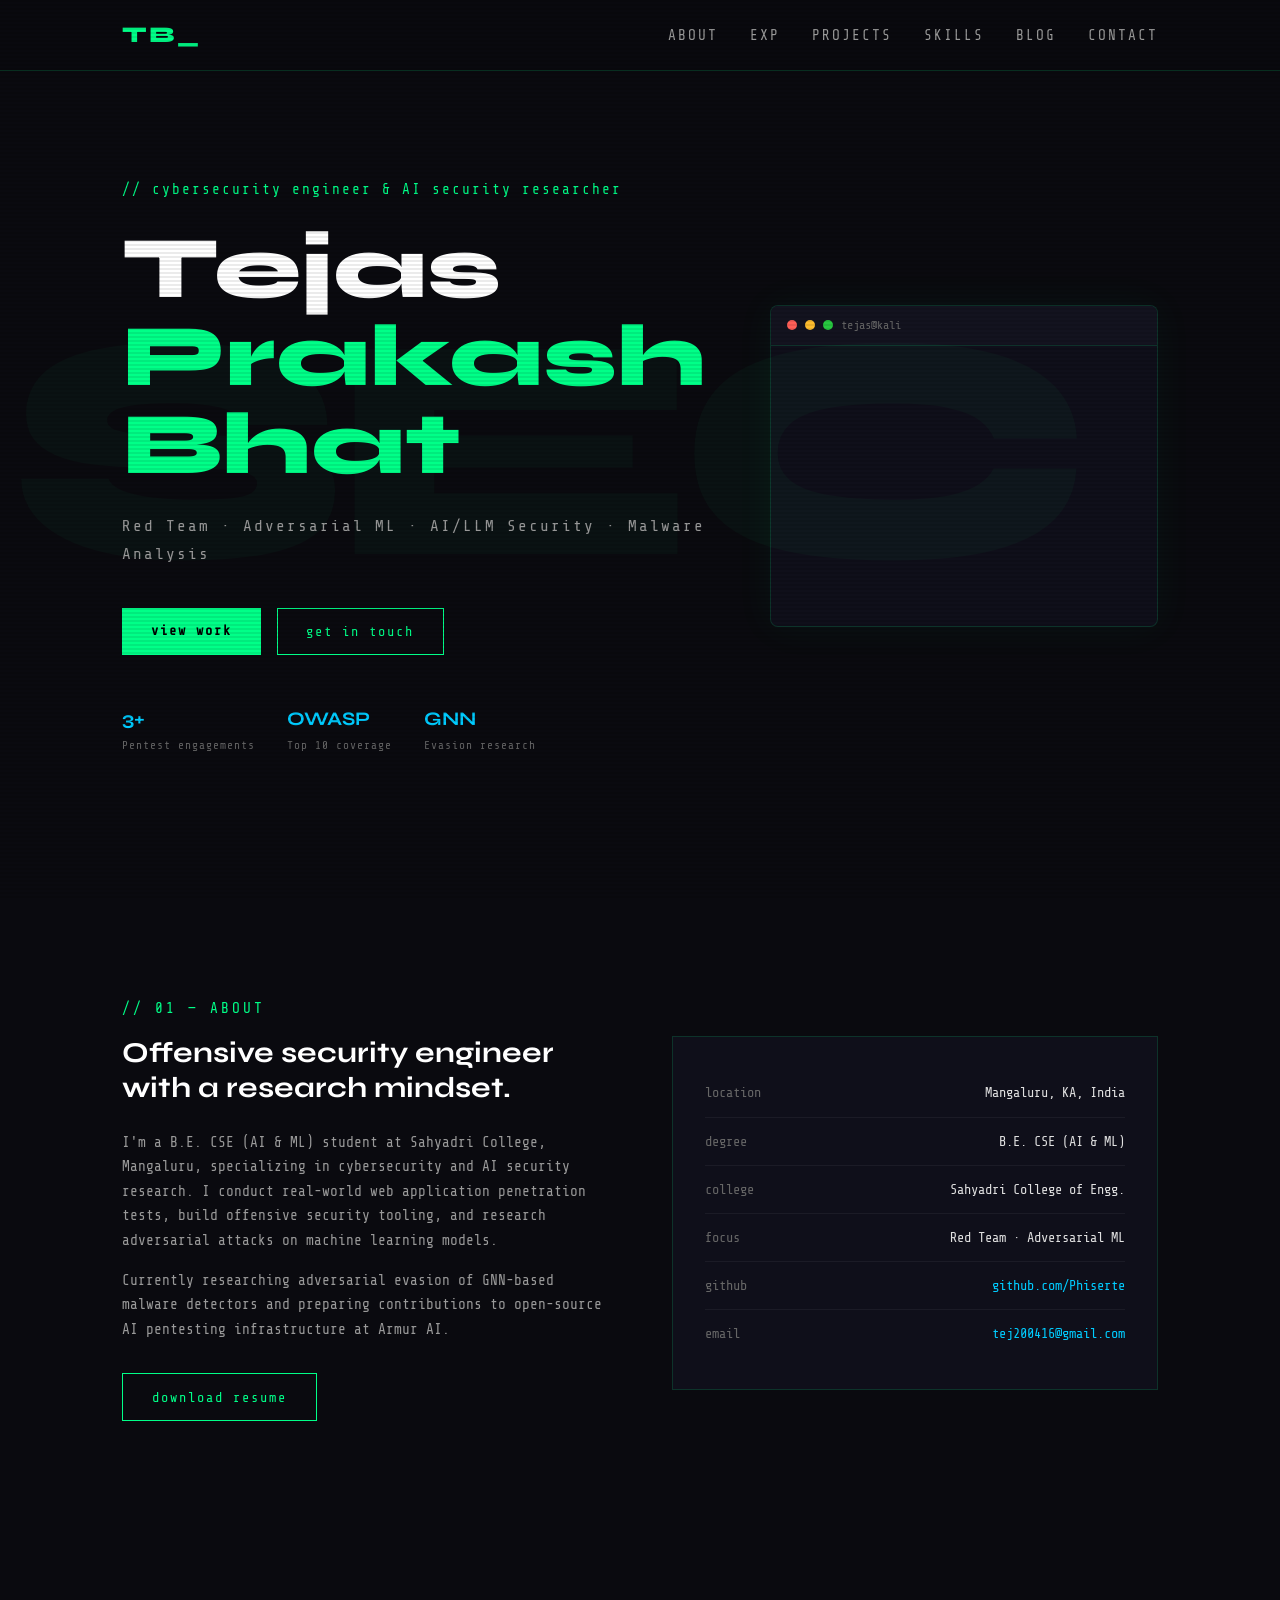
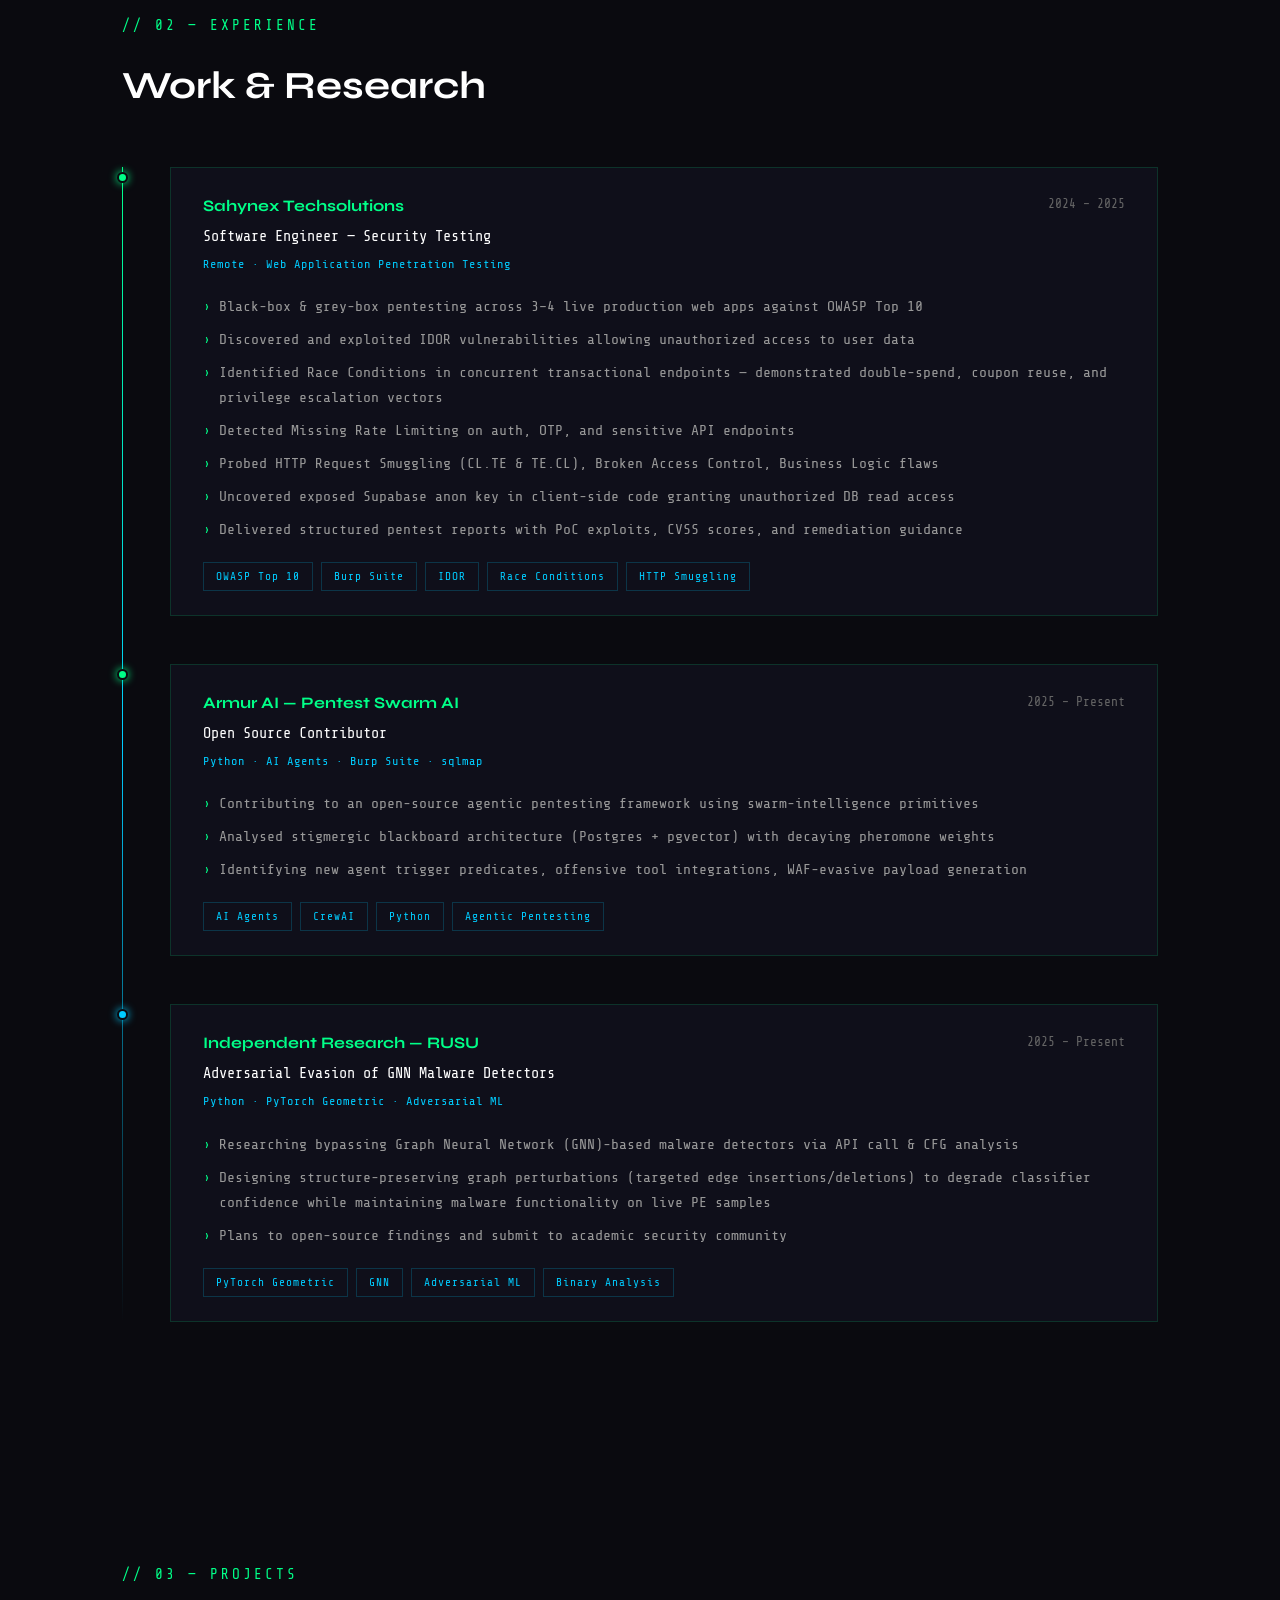
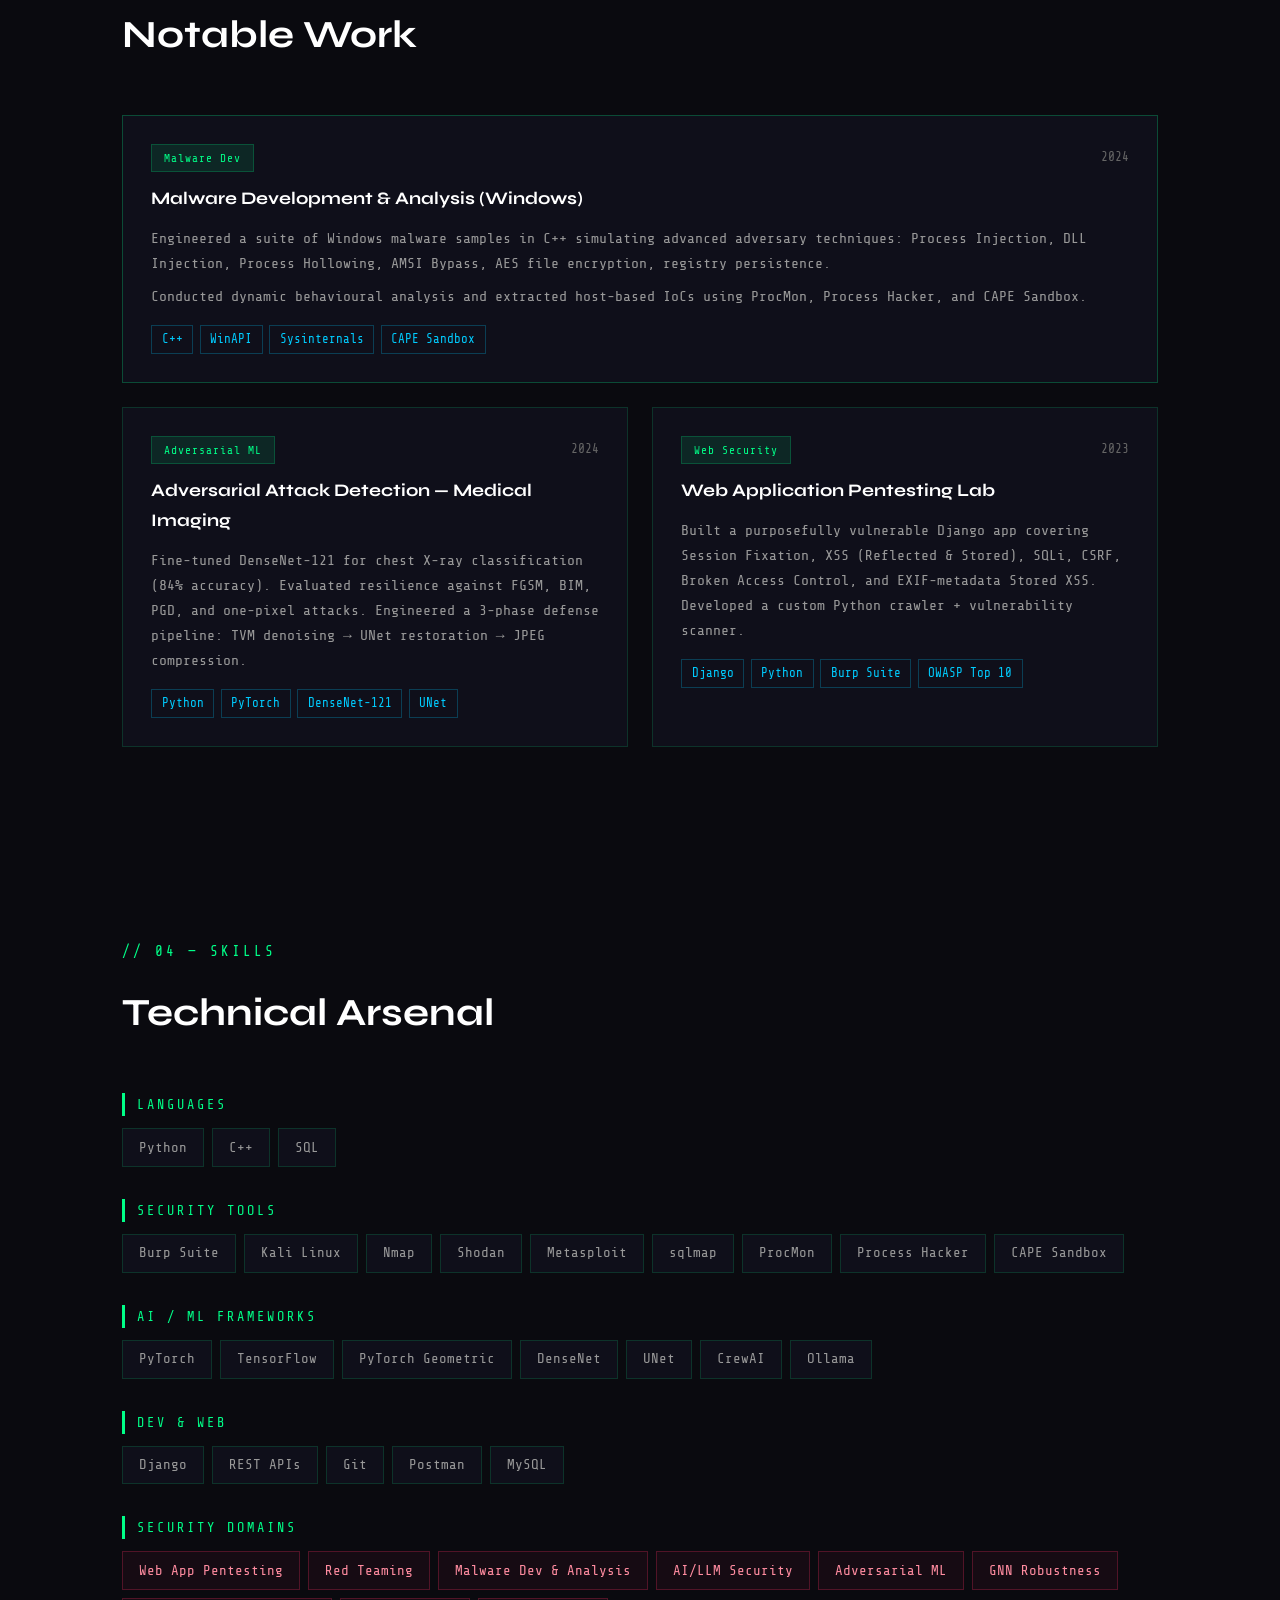
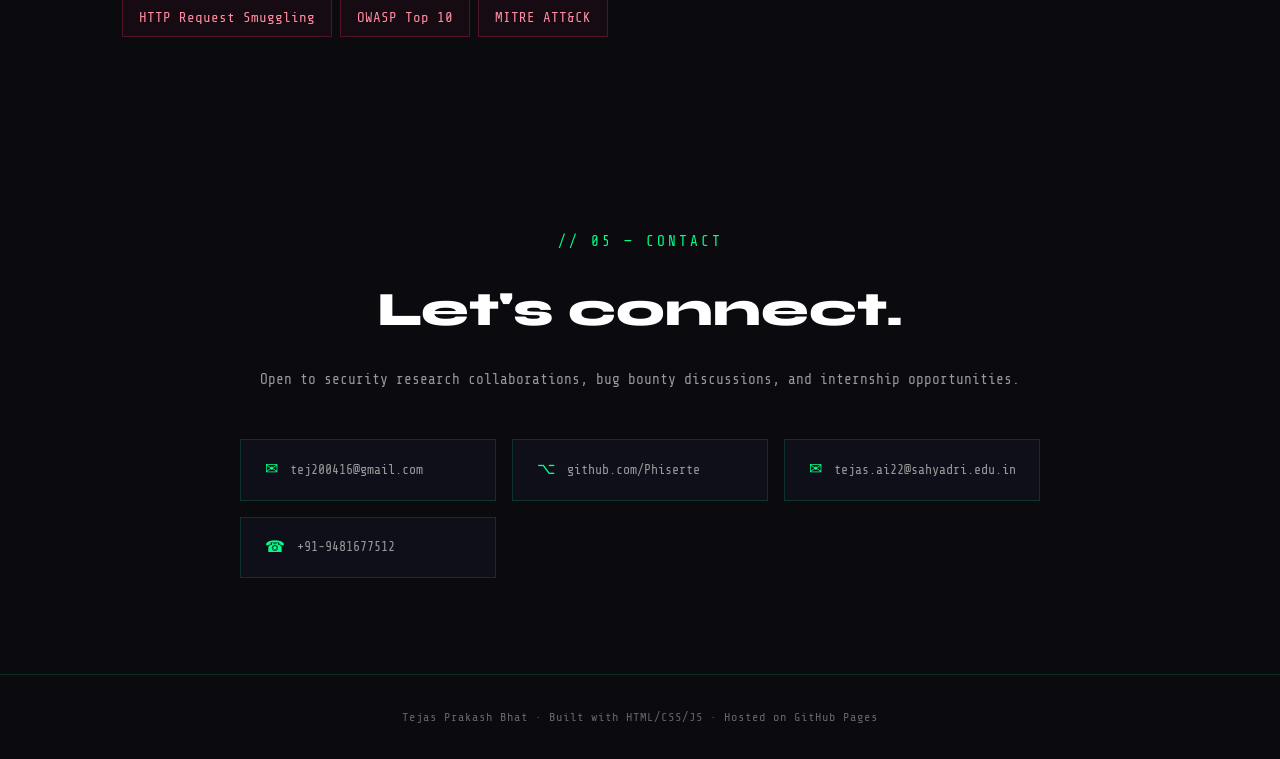
==== index.html @ 5231f0a7 "Add files via upload" ====
<!DOCTYPE html>
<html lang="en">
<head>
<meta charset="UTF-8">
<meta name="viewport" content="width=device-width, initial-scale=1.0">
<title>Tejas Prakash Bhat — Cybersecurity Engineer</title>
<link rel="preconnect" href="https://fonts.googleapis.com">
<link href="https://fonts.googleapis.com/css2?family=Share+Tech+Mono&family=Syne:wght@400;600;700;800&display=swap" rel="stylesheet">
<link rel="stylesheet" href="style.css">
</head>
<body>

<!-- Scanline overlay -->
<div class="scanlines" aria-hidden="true"></div>

<!-- Navbar -->
<nav id="navbar">
  <div class="nav-inner">
    <a href="index.html" class="nav-logo">TB<span class="blink">_</span></a>
    <div class="nav-links">
      <a href="#about">about</a>
      <a href="#experience">exp</a>
      <a href="#projects">projects</a>
      <a href="#skills">skills</a>
      <a href="blog.html">blog</a>
      <a href="#contact">contact</a>
    </div>
    <button class="menu-btn" id="menuBtn" aria-label="Toggle menu">&#9776;</button>
  </div>
  <div class="mobile-menu" id="mobileMenu">
    <a href="#about">about</a>
    <a href="#experience">experience</a>
    <a href="#projects">projects</a>
    <a href="#skills">skills</a>
    <a href="blog.html">blog</a>
    <a href="#contact">contact</a>
  </div>
</nav>

<!-- Hero -->
<section id="hero">
  <div class="hero-bg-text" aria-hidden="true">SEC</div>
  <div class="hero-content">
    <div class="hero-tag">// cybersecurity engineer & AI security researcher</div>
    <h1 class="hero-name">Tejas<br><span class="name-accent">Prakash Bhat</span></h1>
    <p class="hero-sub">Red Team · Adversarial ML · AI/LLM Security · Malware Analysis</p>
    <div class="hero-actions">
      <a href="#projects" class="btn btn-primary">view work</a>
      <a href="#contact" class="btn btn-outline">get in touch</a>
    </div>
    <div class="hero-stats">
      <div class="stat"><span class="stat-num">3+</span><span class="stat-label">Pentest engagements</span></div>
      <div class="stat"><span class="stat-num">OWASP</span><span class="stat-label">Top 10 coverage</span></div>
      <div class="stat"><span class="stat-num">GNN</span><span class="stat-label">Evasion research</span></div>
    </div>
  </div>
  <div class="hero-terminal" aria-hidden="true">
    <div class="terminal-bar"><span class="dot r"></span><span class="dot y"></span><span class="dot g"></span><span>tejas@kali</span></div>
    <div class="terminal-body" id="terminalBody"></div>
  </div>
</section>

<!-- About -->
<section id="about">
  <div class="section-label">// 01 — about</div>
  <div class="about-grid">
    <div class="about-text">
      <h2>Offensive security engineer<br>with a research mindset.</h2>
      <p>I'm a B.E. CSE (AI & ML) student at Sahyadri College, Mangaluru, specializing in cybersecurity and AI security research. I conduct real-world web application penetration tests, build offensive security tooling, and research adversarial attacks on machine learning models.</p>
      <p>Currently researching adversarial evasion of GNN-based malware detectors and preparing contributions to open-source AI pentesting infrastructure at Armur AI.</p>
      <a href="assets/resume.pdf" class="btn btn-outline" download>download resume</a>
    </div>
    <div class="about-details">
      <div class="detail-item"><span class="detail-label">location</span><span>Mangaluru, KA, India</span></div>
      <div class="detail-item"><span class="detail-label">degree</span><span>B.E. CSE (AI & ML)</span></div>
      <div class="detail-item"><span class="detail-label">college</span><span>Sahyadri College of Engg.</span></div>
      <div class="detail-item"><span class="detail-label">focus</span><span>Red Team · Adversarial ML</span></div>
      <div class="detail-item"><span class="detail-label">github</span><a href="https://github.com/Phiserte" target="_blank">github.com/Phiserte</a></div>
      <div class="detail-item"><span class="detail-label">email</span><a href="mailto:tej200416@gmail.com">tej200416@gmail.com</a></div>
    </div>
  </div>
</section>

<!-- Experience -->
<section id="experience">
  <div class="section-label">// 02 — experience</div>
  <h2 class="section-title">Work & Research</h2>
  <div class="timeline">

    <div class="timeline-item">
      <div class="timeline-dot"></div>
      <div class="timeline-content">
        <div class="timeline-meta">
          <span class="timeline-company">Sahynex Techsolutions</span>
          <span class="timeline-date">2024 – 2025</span>
        </div>
        <div class="timeline-role">Software Engineer — Security Testing</div>
        <div class="timeline-type">Remote · Web Application Penetration Testing</div>
        <ul>
          <li>Black-box & grey-box pentesting across 3–4 live production web apps against OWASP Top 10</li>
          <li>Discovered and exploited IDOR vulnerabilities allowing unauthorized access to user data</li>
          <li>Identified Race Conditions in concurrent transactional endpoints — demonstrated double-spend, coupon reuse, and privilege escalation vectors</li>
          <li>Detected Missing Rate Limiting on auth, OTP, and sensitive API endpoints</li>
          <li>Probed HTTP Request Smuggling (CL.TE & TE.CL), Broken Access Control, Business Logic flaws</li>
          <li>Uncovered exposed Supabase anon key in client-side code granting unauthorized DB read access</li>
          <li>Delivered structured pentest reports with PoC exploits, CVSS scores, and remediation guidance</li>
        </ul>
        <div class="timeline-tags">
          <span>OWASP Top 10</span><span>Burp Suite</span><span>IDOR</span><span>Race Conditions</span><span>HTTP Smuggling</span>
        </div>
      </div>
    </div>

    <div class="timeline-item">
      <div class="timeline-dot"></div>
      <div class="timeline-content">
        <div class="timeline-meta">
          <span class="timeline-company">Armur AI — Pentest Swarm AI</span>
          <span class="timeline-date">2025 – Present</span>
        </div>
        <div class="timeline-role">Open Source Contributor</div>
        <div class="timeline-type">Python · AI Agents · Burp Suite · sqlmap</div>
        <ul>
          <li>Contributing to an open-source agentic pentesting framework using swarm-intelligence primitives</li>
          <li>Analysed stigmergic blackboard architecture (Postgres + pgvector) with decaying pheromone weights</li>
          <li>Identifying new agent trigger predicates, offensive tool integrations, WAF-evasive payload generation</li>
        </ul>
        <div class="timeline-tags">
          <span>AI Agents</span><span>CrewAI</span><span>Python</span><span>Agentic Pentesting</span>
        </div>
      </div>
    </div>

    <div class="timeline-item">
      <div class="timeline-dot research"></div>
      <div class="timeline-content">
        <div class="timeline-meta">
          <span class="timeline-company">Independent Research — RUSU</span>
          <span class="timeline-date">2025 – Present</span>
        </div>
        <div class="timeline-role">Adversarial Evasion of GNN Malware Detectors</div>
        <div class="timeline-type">Python · PyTorch Geometric · Adversarial ML</div>
        <ul>
          <li>Researching bypassing Graph Neural Network (GNN)-based malware detectors via API call & CFG analysis</li>
          <li>Designing structure-preserving graph perturbations (targeted edge insertions/deletions) to degrade classifier confidence while maintaining malware functionality on live PE samples</li>
          <li>Plans to open-source findings and submit to academic security community</li>
        </ul>
        <div class="timeline-tags">
          <span>PyTorch Geometric</span><span>GNN</span><span>Adversarial ML</span><span>Binary Analysis</span>
        </div>
      </div>
    </div>

  </div>
</section>

<!-- Projects -->
<section id="projects">
  <div class="section-label">// 03 — projects</div>
  <h2 class="section-title">Notable Work</h2>
  <div class="projects-grid">

    <div class="project-card featured">
      <div class="project-header">
        <span class="project-tag">Malware Dev</span>
        <span class="project-year">2024</span>
      </div>
      <h3>Malware Development & Analysis (Windows)</h3>
      <p>Engineered a suite of Windows malware samples in C++ simulating advanced adversary techniques: Process Injection, DLL Injection, Process Hollowing, AMSI Bypass, AES file encryption, registry persistence.</p>
      <p>Conducted dynamic behavioural analysis and extracted host-based IoCs using ProcMon, Process Hacker, and CAPE Sandbox.</p>
      <div class="project-stack">
        <span>C++</span><span>WinAPI</span><span>Sysinternals</span><span>CAPE Sandbox</span>
      </div>
    </div>

    <div class="project-card">
      <div class="project-header">
        <span class="project-tag">Adversarial ML</span>
        <span class="project-year">2024</span>
      </div>
      <h3>Adversarial Attack Detection — Medical Imaging</h3>
      <p>Fine-tuned DenseNet-121 for chest X-ray classification (84% accuracy). Evaluated resilience against FGSM, BIM, PGD, and one-pixel attacks. Engineered a 3-phase defense pipeline: TVM denoising → UNet restoration → JPEG compression.</p>
      <div class="project-stack">
        <span>Python</span><span>PyTorch</span><span>DenseNet-121</span><span>UNet</span>
      </div>
    </div>

    <div class="project-card">
      <div class="project-header">
        <span class="project-tag">Web Security</span>
        <span class="project-year">2023</span>
      </div>
      <h3>Web Application Pentesting Lab</h3>
      <p>Built a purposefully vulnerable Django app covering Session Fixation, XSS (Reflected & Stored), SQLi, CSRF, Broken Access Control, and EXIF-metadata Stored XSS. Developed a custom Python crawler + vulnerability scanner.</p>
      <div class="project-stack">
        <span>Django</span><span>Python</span><span>Burp Suite</span><span>OWASP Top 10</span>
      </div>
    </div>

  </div>
</section>

<!-- Skills -->
<section id="skills">
  <div class="section-label">// 04 — skills</div>
  <h2 class="section-title">Technical Arsenal</h2>
  <div class="skills-grid">

    <div class="skill-group">
      <div class="skill-group-title">Languages</div>
      <div class="skill-pills">
        <span>Python</span><span>C++</span><span>SQL</span>
      </div>
    </div>

    <div class="skill-group">
      <div class="skill-group-title">Security Tools</div>
      <div class="skill-pills">
        <span>Burp Suite</span><span>Kali Linux</span><span>Nmap</span><span>Shodan</span><span>Metasploit</span><span>sqlmap</span><span>ProcMon</span><span>Process Hacker</span><span>CAPE Sandbox</span>
      </div>
    </div>

    <div class="skill-group">
      <div class="skill-group-title">AI / ML Frameworks</div>
      <div class="skill-pills">
        <span>PyTorch</span><span>TensorFlow</span><span>PyTorch Geometric</span><span>DenseNet</span><span>UNet</span><span>CrewAI</span><span>Ollama</span>
      </div>
    </div>

    <div class="skill-group">
      <div class="skill-group-title">Dev & Web</div>
      <div class="skill-pills">
        <span>Django</span><span>REST APIs</span><span>Git</span><span>Postman</span><span>MySQL</span>
      </div>
    </div>

    <div class="skill-group">
      <div class="skill-group-title">Security Domains</div>
      <div class="skill-pills accent">
        <span>Web App Pentesting</span><span>Red Teaming</span><span>Malware Dev & Analysis</span><span>AI/LLM Security</span><span>Adversarial ML</span><span>GNN Robustness</span><span>HTTP Request Smuggling</span><span>OWASP Top 10</span><span>MITRE ATT&CK</span>
      </div>
    </div>

  </div>
</section>

<!-- Contact -->
<section id="contact">
  <div class="section-label">// 05 — contact</div>
  <div class="contact-inner">
    <h2>Let's connect.</h2>
    <p>Open to security research collaborations, bug bounty discussions, and internship opportunities.</p>
    <div class="contact-links">
      <a href="mailto:tej200416@gmail.com" class="contact-link">
        <span class="contact-icon">✉</span>
        <span>tej200416@gmail.com</span>
      </a>
      <a href="https://github.com/Phiserte" target="_blank" class="contact-link">
        <span class="contact-icon">⌥</span>
        <span>github.com/Phiserte</span>
      </a>
      <a href="mailto:tejas.ai22@sahyadri.edu.in" class="contact-link">
        <span class="contact-icon">✉</span>
        <span>tejas.ai22@sahyadri.edu.in</span>
      </a>
      <a href="tel:+919481677512" class="contact-link">
        <span class="contact-icon">☎</span>
        <span>+91-9481677512</span>
      </a>
    </div>
  </div>
</section>

<footer>
  <p>Tejas Prakash Bhat · Built with HTML/CSS/JS · Hosted on GitHub Pages</p>
</footer>

<script src="script.js"></script>
</body>
</html>
---- style.css ----
:root {
  --bg: #0a0a0f;
  --bg2: #0f0f1a;
  --bg3: #13131f;
  --accent: #00ff88;
  --accent2: #00ccff;
  --accent3: #ff3366;
  --text: #e0e0e0;
  --text-muted: #666;
  --text-dim: #999;
  --border: rgba(0,255,136,0.15);
  --border2: rgba(0,204,255,0.2);
  --font-mono: 'Share Tech Mono', monospace;
  --font-display: 'Syne', sans-serif;
}

*, *::before, *::after { box-sizing: border-box; margin: 0; padding: 0; }

html { scroll-behavior: smooth; }

body {
  background: var(--bg);
  color: var(--text);
  font-family: var(--font-mono);
  line-height: 1.7;
  overflow-x: hidden;
}

/* Scanlines */
.scanlines {
  position: fixed;
  top: 0; left: 0;
  width: 100%; height: 100%;
  background: repeating-linear-gradient(
    0deg,
    transparent,
    transparent 2px,
    rgba(0,0,0,0.08) 2px,
    rgba(0,0,0,0.08) 4px
  );
  pointer-events: none;
  z-index: 9999;
}

/* Navbar */
#navbar {
  position: fixed;
  top: 0; left: 0;
  width: 100%;
  z-index: 1000;
  background: rgba(10,10,15,0.92);
  backdrop-filter: blur(10px);
  border-bottom: 1px solid var(--border);
}

.nav-inner {
  max-width: 1100px;
  margin: 0 auto;
  padding: 1rem 2rem;
  display: flex;
  align-items: center;
  justify-content: space-between;
}

.nav-logo {
  font-family: var(--font-display);
  font-size: 1.4rem;
  font-weight: 800;
  color: var(--accent);
  text-decoration: none;
  letter-spacing: 2px;
}

.nav-links {
  display: flex;
  gap: 2rem;
}

.nav-links a {
  color: var(--text-dim);
  text-decoration: none;
  font-size: 0.9rem;
  letter-spacing: 2px;
  text-transform: uppercase;
  transition: color 0.2s;
}

.nav-links a:hover { color: var(--accent); }

.menu-btn {
  display: none;
  background: none;
  border: none;
  color: var(--accent);
  font-size: 1.4rem;
  cursor: pointer;
}

.mobile-menu {
  display: none;
  flex-direction: column;
  padding: 1rem 2rem;
  gap: 1rem;
  border-top: 1px solid var(--border);
}

.mobile-menu a {
  color: var(--text-dim);
  text-decoration: none;
  font-size: 0.9rem;
  letter-spacing: 1px;
}

.mobile-menu.open { display: flex; }

/* Blink cursor */
.blink { animation: blink 1s steps(1) infinite; }
@keyframes blink { 0%,100%{opacity:1} 50%{opacity:0} }

/* Sections */
section {
  max-width: 1100px;
  margin: 0 auto;
  padding: 6rem 2rem;
}

.section-label {
  font-size: 0.9rem;
  color: var(--accent);
  letter-spacing: 3px;
  margin-bottom: 1rem;
  text-transform: uppercase;
}

.section-title {
  font-family: var(--font-display);
  font-size: 2.4rem;
  font-weight: 700;
  color: #fff;
  margin-bottom: 3rem;
}

/* Hero */
#hero {
  min-height: 100vh;
  display: grid;
  grid-template-columns: 1fr 1fr;
  align-items: center;
  gap: 4rem;
  padding-top: 8rem;
  position: relative;
  max-width: 1100px;
  margin: 0 auto;
  padding-left: 2rem;
  padding-right: 2rem;
}

.hero-bg-text {
  position: absolute;
  font-family: var(--font-display);
  font-size: 20rem;
  font-weight: 800;
  color: rgba(0,255,136,0.03);
  top: 50%;
  left: -5rem;
  transform: translateY(-50%);
  pointer-events: none;
  user-select: none;
  letter-spacing: -1rem;
}

.hero-content { position: relative; z-index: 1; }

.hero-tag {
  font-size: 0.9rem;
  color: var(--accent);
  letter-spacing: 2px;
  margin-bottom: 1.5rem;
}

.hero-name {
  font-family: var(--font-display);
  font-size: 5.5rem;
  font-weight: 800;
  line-height: 1;
  color: #fff;
  margin-bottom: 1.5rem;
}

.name-accent { color: var(--accent); }

.hero-sub {
  color: var(--text-dim);
  font-size: 1rem;
  letter-spacing: 2px;
  margin-bottom: 2.5rem;
}

.hero-actions {
  display: flex;
  gap: 1rem;
  margin-bottom: 3rem;
}

.btn {
  display: inline-block;
  padding: 0.7rem 1.8rem;
  font-family: var(--font-mono);
  font-size: 0.85rem;
  letter-spacing: 2px;
  text-decoration: none;
  text-transform: lowercase;
  cursor: pointer;
  transition: all 0.2s;
  border: none;
}

.btn-primary {
  background: var(--accent);
  color: #000;
  font-weight: 700;
}

.btn-primary:hover {
  background: #fff;
  transform: translateY(-2px);
}

.btn-outline {
  background: transparent;
  color: var(--accent);
  border: 1px solid var(--accent);
}

.btn-outline:hover {
  background: var(--accent);
  color: #000;
  transform: translateY(-2px);
}

.hero-stats {
  display: flex;
  gap: 2rem;
}

.stat { display: flex; flex-direction: column; }
.stat-num {
  font-family: var(--font-display);
  font-size: 1.2rem;
  font-weight: 700;
  color: var(--accent2);
}
.stat-label {
  font-size: 0.7rem;
  color: var(--text-muted);
  letter-spacing: 1px;
}

/* Terminal */
.hero-terminal {
  background: var(--bg2);
  border: 1px solid var(--border);
  border-radius: 8px;
  overflow: hidden;
  box-shadow: 0 0 40px rgba(0,255,136,0.05);
}

.terminal-bar {
  background: var(--bg3);
  padding: 0.6rem 1rem;
  display: flex;
  align-items: center;
  gap: 0.5rem;
  border-bottom: 1px solid var(--border);
  font-size: 0.75rem;
  color: var(--text-muted);
}

.dot {
  width: 10px; height: 10px;
  border-radius: 50%;
}
.dot.r { background: #ff5f57; }
.dot.y { background: #febc2e; }
.dot.g { background: #28c840; }

.terminal-body {
  padding: 1.5rem;
  font-size: 0.8rem;
  min-height: 280px;
  line-height: 1.8;
}

.t-line { color: var(--text-dim); }
.t-cmd { color: var(--accent2); }
.t-out { color: var(--accent); }
.t-warn { color: #febc2e; }
.t-err  { color: var(--accent3); }
.t-prompt { color: var(--accent); margin-right: 0.5rem; }

/* About */
.about-grid {
  display: grid;
  grid-template-columns: 1fr 1fr;
  gap: 4rem;
  align-items: start;
}

.about-text h2 {
  font-family: var(--font-display);
  font-size: 1.8rem;
  font-weight: 700;
  color: #fff;
  margin-bottom: 1.5rem;
  line-height: 1.2;
}

.about-text p {
  color: var(--text-dim);
  margin-bottom: 1rem;
  font-size: 0.9rem;
}

.about-text .btn { margin-top: 1rem; }

.about-details {
  border: 1px solid var(--border);
  padding: 2rem;
  background: var(--bg2);
}

.detail-item {
  display: flex;
  justify-content: space-between;
  padding: 0.75rem 0;
  border-bottom: 1px solid rgba(255,255,255,0.05);
  font-size: 0.85rem;
  gap: 1rem;
}

.detail-item:last-child { border-bottom: none; }

.detail-label { color: var(--text-muted); min-width: 80px; }

.detail-item a {
  color: var(--accent2);
  text-decoration: none;
}

.detail-item a:hover { text-decoration: underline; }

/* Timeline */
.timeline { position: relative; }

.timeline::before {
  content: '';
  position: absolute;
  left: 0;
  top: 0; bottom: 0;
  width: 1px;
  background: linear-gradient(to bottom, var(--accent), var(--accent2), transparent);
}

.timeline-item {
  position: relative;
  padding-left: 3rem;
  margin-bottom: 3rem;
}

.timeline-dot {
  position: absolute;
  left: -5px;
  top: 0.3rem;
  width: 11px; height: 11px;
  border-radius: 50%;
  background: var(--accent);
  border: 2px solid var(--bg);
  box-shadow: 0 0 8px var(--accent);
}

.timeline-dot.research {
  background: var(--accent2);
  box-shadow: 0 0 8px var(--accent2);
}

.timeline-content {
  background: var(--bg2);
  border: 1px solid var(--border);
  padding: 1.5rem 2rem;
  transition: border-color 0.2s;
}

.timeline-content:hover { border-color: rgba(0,255,136,0.35); }

.timeline-meta {
  display: flex;
  justify-content: space-between;
  align-items: center;
  margin-bottom: 0.3rem;
}

.timeline-company {
  font-family: var(--font-display);
  font-size: 1rem;
  font-weight: 700;
  color: var(--accent);
}

.timeline-date { color: var(--text-muted); font-size: 0.8rem; }

.timeline-role {
  color: #fff;
  font-size: 0.95rem;
  margin-bottom: 0.25rem;
}

.timeline-type {
  color: var(--accent2);
  font-size: 0.75rem;
  letter-spacing: 1px;
  margin-bottom: 1rem;
}

.timeline-content ul {
  list-style: none;
  margin-bottom: 1rem;
}

.timeline-content ul li {
  color: var(--text-dim);
  font-size: 0.92rem;
  padding: 0.25rem 0 0.25rem 1rem;
  position: relative;
}

.timeline-content ul li::before {
  content: '›';
  position: absolute;
  left: 0;
  color: var(--accent);
}

.timeline-tags {
  display: flex;
  flex-wrap: wrap;
  gap: 0.5rem;
  margin-top: 1rem;
}

.timeline-tags span {
  font-size: 0.7rem;
  padding: 0.25rem 0.75rem;
  border: 1px solid var(--border2);
  color: var(--accent2);
  letter-spacing: 1px;
}

/* Projects */
.projects-grid {
  display: grid;
  grid-template-columns: 1fr 1fr;
  gap: 1.5rem;
}

.project-card {
  background: var(--bg2);
  border: 1px solid var(--border);
  padding: 1.75rem;
  transition: all 0.25s;
  position: relative;
  overflow: hidden;
}

.project-card::before {
  content: '';
  position: absolute;
  top: 0; left: 0;
  width: 3px; height: 0;
  background: var(--accent);
  transition: height 0.3s;
}

.project-card:hover::before { height: 100%; }
.project-card:hover { border-color: rgba(0,255,136,0.3); transform: translateY(-3px); }

.project-card.featured {
  grid-column: 1 / -1;
  border-color: rgba(0,255,136,0.25);
}

.project-card.featured::before { background: var(--accent2); }

.project-header {
  display: flex;
  justify-content: space-between;
  align-items: center;
  margin-bottom: 0.75rem;
}

.project-tag {
  font-size: 0.7rem;
  padding: 0.2rem 0.75rem;
  background: rgba(0,255,136,0.1);
  color: var(--accent);
  letter-spacing: 1px;
  border: 1px solid rgba(0,255,136,0.2);
}

.project-year { color: var(--text-muted); font-size: 0.8rem; }

.project-card h3 {
  font-family: var(--font-display);
  font-size: 1.1rem;
  font-weight: 700;
  color: #fff;
  margin-bottom: 0.75rem;
}

.project-card p {
  color: var(--text-dim);
  font-size: 0.92rem;
  margin-bottom: 0.5rem;
}

.project-stack {
  display: flex;
  flex-wrap: wrap;
  gap: 0.4rem;
  margin-top: 1rem;
}

.project-stack span {
  font-size: 0.78rem;
  padding: 0.2rem 0.6rem;
  border: 1px solid rgba(0,204,255,0.25);
  color: var(--accent2);
}

/* Skills */
.skills-grid {
  display: flex;
  flex-direction: column;
  gap: 2rem;
}

.skill-group { }

.skill-group-title {
  font-size: 0.85rem;
  color: var(--accent);
  letter-spacing: 3px;
  text-transform: uppercase;
  margin-bottom: 0.75rem;
  border-left: 3px solid var(--accent);
  padding-left: 0.75rem;
}

.skill-pills {
  display: flex;
  flex-wrap: wrap;
  gap: 0.5rem;
}

.skill-pills span {
  font-size: 0.88rem;
  padding: 0.4rem 1rem;
  background: var(--bg2);
  border: 1px solid var(--border);
  color: var(--text-dim);
  transition: all 0.2s;
  cursor: default;
}

.skill-pills span:hover {
  border-color: var(--accent);
  color: var(--accent);
  background: rgba(0,255,136,0.05);
}

.skill-pills.dev span {
  border-color: rgba(0,204,255,0.25);
  color: var(--accent2);
  background: rgba(0,204,255,0.05);
}

.skill-pills.dev span:hover {
  border-color: var(--accent2);
  background: rgba(0,204,255,0.1);
}

.skill-pills.accent span {
  border-color: rgba(255,51,102,0.25);
  color: #ff8ca0;
  background: rgba(255,51,102,0.05);
}

.skill-pills.accent span:hover {
  border-color: var(--accent3);
  color: var(--accent3);
  background: rgba(255,51,102,0.1);
}

/* Contact */
#contact {
  text-align: center;
}

.contact-inner h2 {
  font-family: var(--font-display);
  font-size: 3rem;
  font-weight: 800;
  color: #fff;
  margin-bottom: 1rem;
}

.contact-inner p {
  color: var(--text-dim);
  margin-bottom: 3rem;
  font-size: 0.9rem;
}

.contact-links {
  display: grid;
  grid-template-columns: repeat(auto-fit, minmax(220px, 1fr));
  gap: 1rem;
  max-width: 800px;
  margin: 0 auto;
}

.contact-link {
  display: flex;
  align-items: center;
  gap: 0.75rem;
  padding: 1rem 1.5rem;
  background: var(--bg2);
  border: 1px solid var(--border);
  color: var(--text-dim);
  text-decoration: none;
  font-size: 0.82rem;
  transition: all 0.2s;
}

.contact-link:hover {
  border-color: var(--accent);
  color: var(--accent);
  transform: translateY(-2px);
}

.contact-icon { color: var(--accent); font-size: 1rem; }

/* Footer */
footer {
  text-align: center;
  padding: 2rem;
  border-top: 1px solid var(--border);
  color: var(--text-muted);
  font-size: 0.75rem;
  letter-spacing: 1px;
}

/* Blog page */
.blog-hero {
  padding: 8rem 2rem 4rem;
  max-width: 1100px;
  margin: 0 auto;
}

.blog-hero h1 {
  font-family: var(--font-display);
  font-size: 3rem;
  font-weight: 800;
  color: #fff;
  margin-bottom: 0.5rem;
}

.blog-hero p { color: var(--text-dim); }

.blog-search-bar {
  max-width: 1100px;
  margin: 0 auto;
  padding: 0 2rem 2rem;
}

.blog-search-bar input {
  width: 100%;
  background: var(--bg2);
  border: 1px solid var(--border);
  color: var(--text);
  padding: 0.75rem 1.25rem;
  font-family: var(--font-mono);
  font-size: 0.9rem;
  outline: none;
}

.blog-search-bar input:focus { border-color: var(--accent); }

.blog-tags {
  max-width: 1100px;
  margin: 0 auto;
  padding: 0 2rem 2rem;
  display: flex;
  flex-wrap: wrap;
  gap: 0.5rem;
}

.tag-filter {
  font-size: 0.75rem;
  padding: 0.3rem 0.9rem;
  border: 1px solid var(--border);
  color: var(--text-muted);
  background: transparent;
  font-family: var(--font-mono);
  cursor: pointer;
  letter-spacing: 1px;
  transition: all 0.2s;
}

.tag-filter:hover, .tag-filter.active {
  border-color: var(--accent);
  color: var(--accent);
  background: rgba(0,255,136,0.05);
}

.blog-posts-grid {
  max-width: 1100px;
  margin: 0 auto;
  padding: 0 2rem 6rem;
  display: grid;
  grid-template-columns: repeat(auto-fill, minmax(300px, 1fr));
  gap: 1.5rem;
}

.blog-card {
  background: var(--bg2);
  border: 1px solid var(--border);
  padding: 1.75rem;
  text-decoration: none;
  color: inherit;
  display: block;
  transition: all 0.25s;
  position: relative;
  overflow: hidden;
}

.blog-card::after {
  content: '';
  position: absolute;
  bottom: 0; left: 0;
  width: 0; height: 2px;
  background: var(--accent);
  transition: width 0.3s;
}

.blog-card:hover::after { width: 100%; }
.blog-card:hover { border-color: rgba(0,255,136,0.3); transform: translateY(-3px); }

.blog-card-meta {
  display: flex;
  justify-content: space-between;
  align-items: center;
  margin-bottom: 0.75rem;
}

.blog-card-tag {
  font-size: 0.7rem;
  padding: 0.2rem 0.6rem;
  background: rgba(0,255,136,0.08);
  color: var(--accent);
  border: 1px solid rgba(0,255,136,0.2);
  letter-spacing: 1px;
}

.blog-card-date { color: var(--text-muted); font-size: 0.75rem; }

.blog-card h3 {
  font-family: var(--font-display);
  font-size: 1.05rem;
  font-weight: 700;
  color: #fff;
  margin-bottom: 0.75rem;
  line-height: 1.3;
}

.blog-card p {
  color: var(--text-dim);
  font-size: 0.82rem;
  line-height: 1.6;
}

.no-posts {
  text-align: center;
  color: var(--text-muted);
  padding: 3rem 0;
  font-size: 0.9rem;
  grid-column: 1 / -1;
}

/* Post page */
.post-container {
  max-width: 780px;
  margin: 0 auto;
  padding: 8rem 2rem 6rem;
}

.post-back {
  color: var(--accent);
  text-decoration: none;
  font-size: 0.82rem;
  letter-spacing: 1px;
  display: inline-block;
  margin-bottom: 2rem;
}

.post-back:hover { text-decoration: underline; }

.post-header { margin-bottom: 3rem; }

.post-header .blog-card-tag { display: inline-block; margin-bottom: 1rem; }

.post-header h1 {
  font-family: var(--font-display);
  font-size: 2.2rem;
  font-weight: 800;
  color: #fff;
  line-height: 1.2;
  margin-bottom: 1rem;
}

.post-header .post-meta { color: var(--text-muted); font-size: 0.8rem; }

.post-body {
  color: var(--text-dim);
  font-size: 0.92rem;
  line-height: 1.9;
}

.post-body h2 {
  font-family: var(--font-display);
  color: #fff;
  font-size: 1.4rem;
  margin: 2.5rem 0 1rem;
  border-left: 3px solid var(--accent);
  padding-left: 0.75rem;
}

.post-body h3 {
  color: var(--accent2);
  font-size: 1rem;
  margin: 2rem 0 0.75rem;
}

.post-body p { margin-bottom: 1.25rem; }

.post-body code {
  background: var(--bg3);
  border: 1px solid var(--border);
  padding: 0.15rem 0.5rem;
  font-family: var(--font-mono);
  color: var(--accent);
  font-size: 0.85em;
}

.post-body pre {
  background: var(--bg2);
  border: 1px solid var(--border);
  padding: 1.5rem;
  overflow-x: auto;
  margin: 1.5rem 0;
  font-size: 0.83rem;
}

.post-body pre code {
  background: none;
  border: none;
  padding: 0;
  color: var(--accent);
}

.post-body ul, .post-body ol {
  padding-left: 1.5rem;
  margin-bottom: 1.25rem;
}

.post-body li { margin-bottom: 0.5rem; }

.post-body blockquote {
  border-left: 3px solid var(--accent);
  padding-left: 1.25rem;
  margin: 1.5rem 0;
  color: var(--text-dim);
  font-style: italic;
}

.post-body a { color: var(--accent2); }

/* Responsive */
@media (max-width: 768px) {
  .nav-links { display: none; }
  .menu-btn { display: block; }

  #hero {
    grid-template-columns: 1fr;
    gap: 2rem;
    padding-top: 6rem;
  }

  .hero-name { font-size: 3rem; }
  .hero-bg-text { font-size: 8rem; }
  .hero-terminal { display: none; }

  .about-grid { grid-template-columns: 1fr; }
  .projects-grid { grid-template-columns: 1fr; }
  .project-card.featured { grid-column: auto; }

  .hero-stats { flex-wrap: wrap; gap: 1rem; }
  .section-title { font-size: 1.5rem; }
}
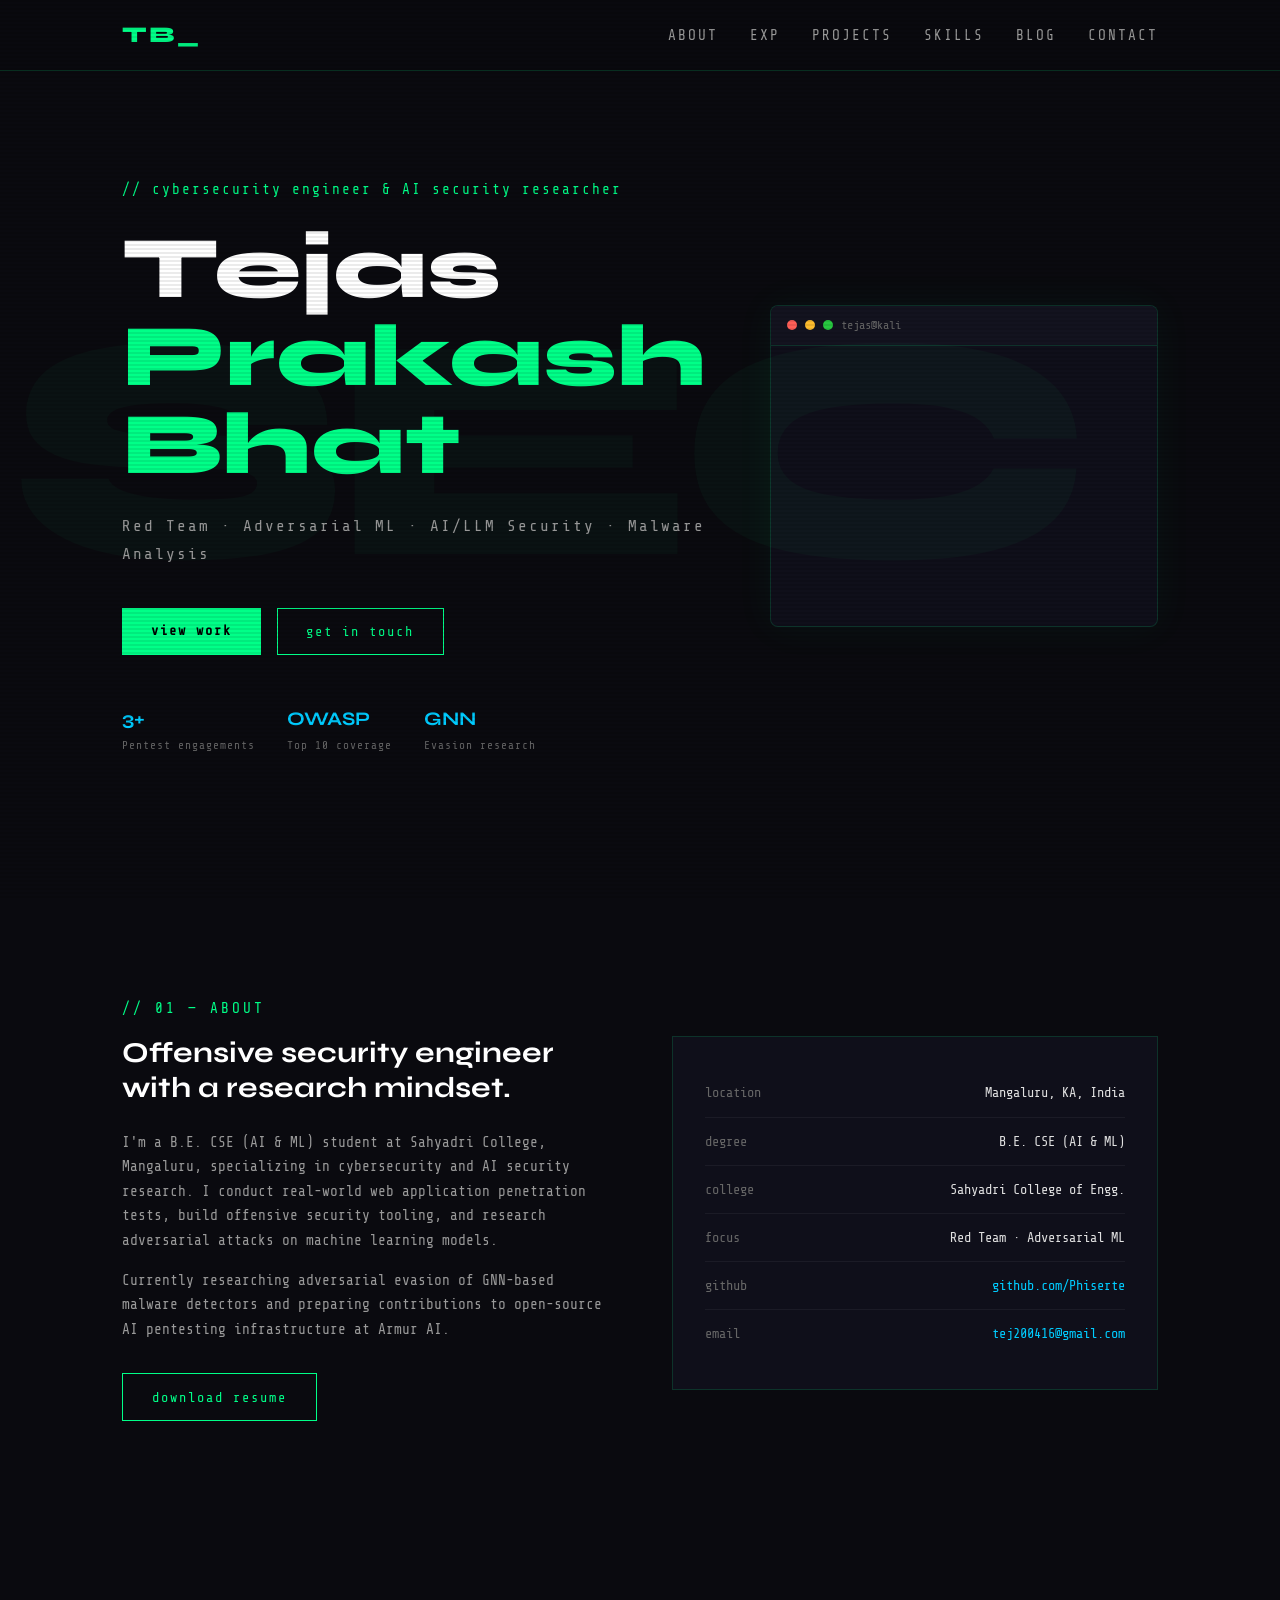
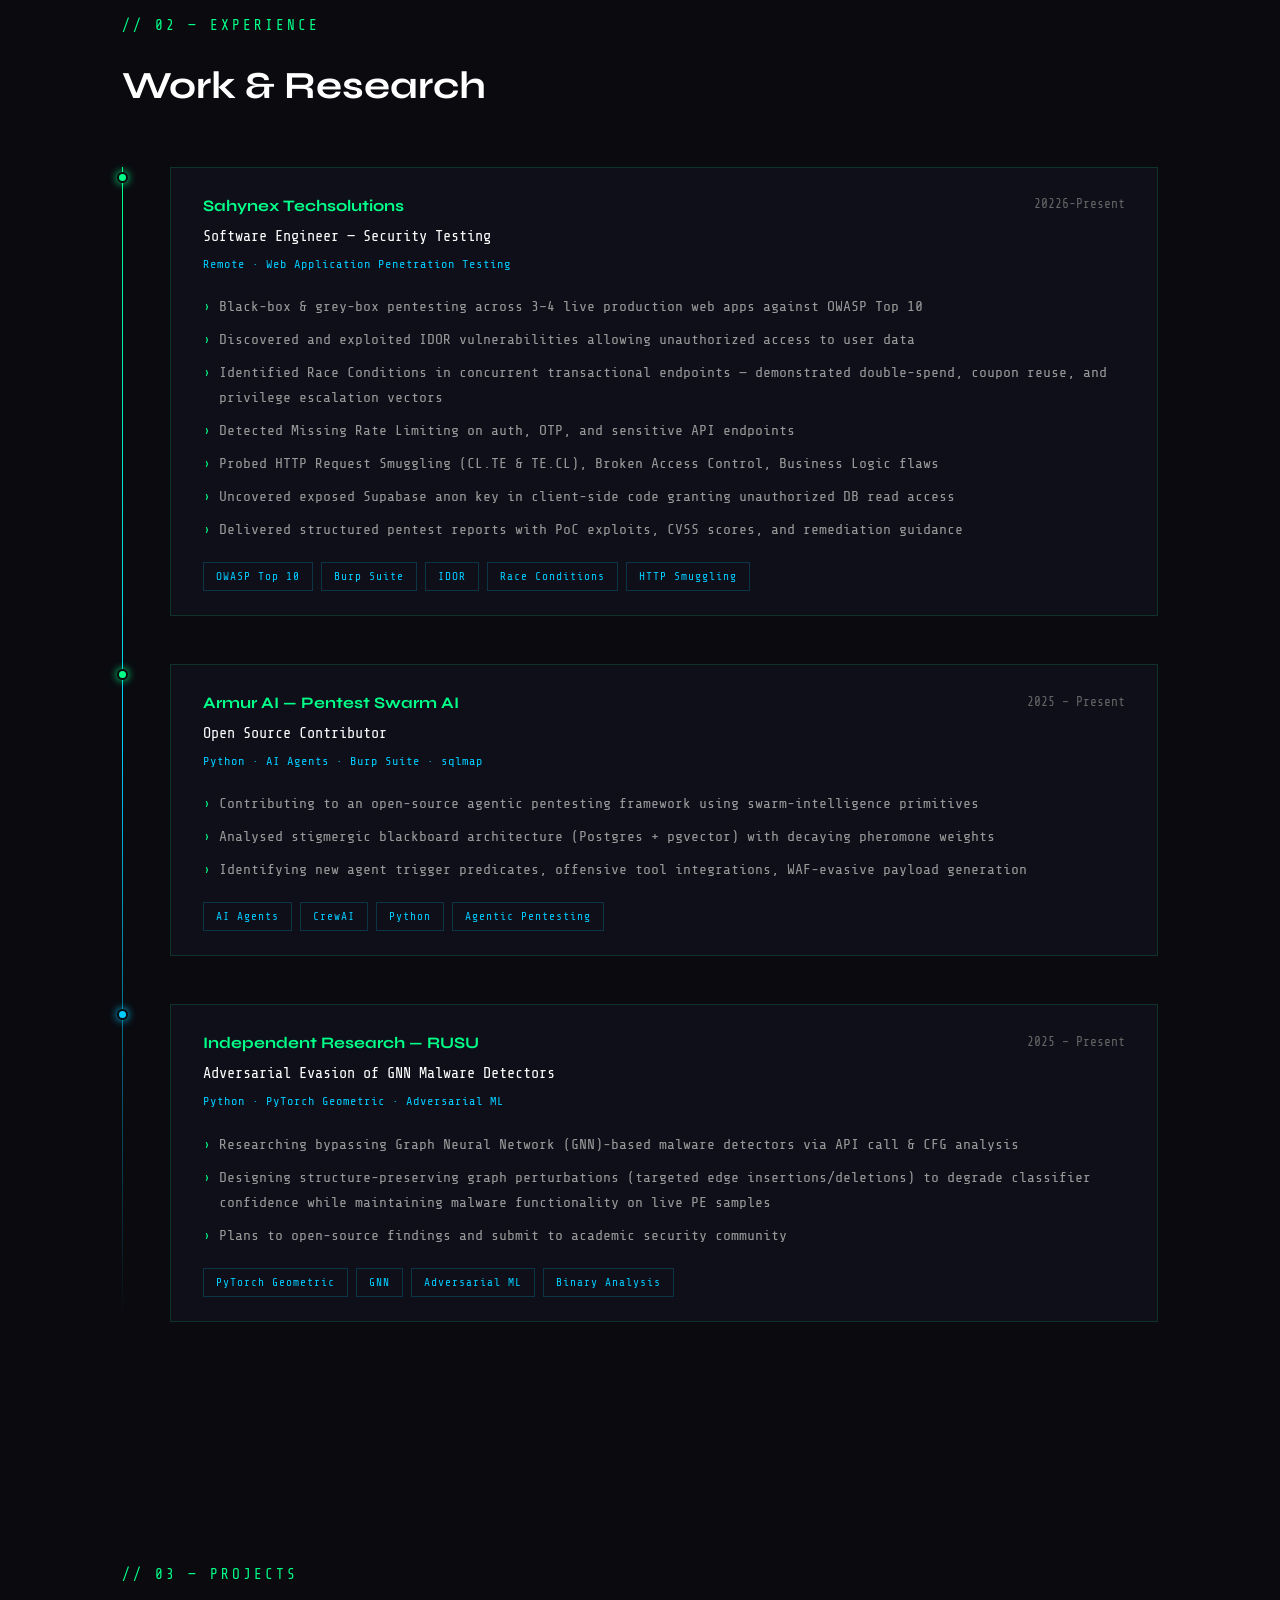
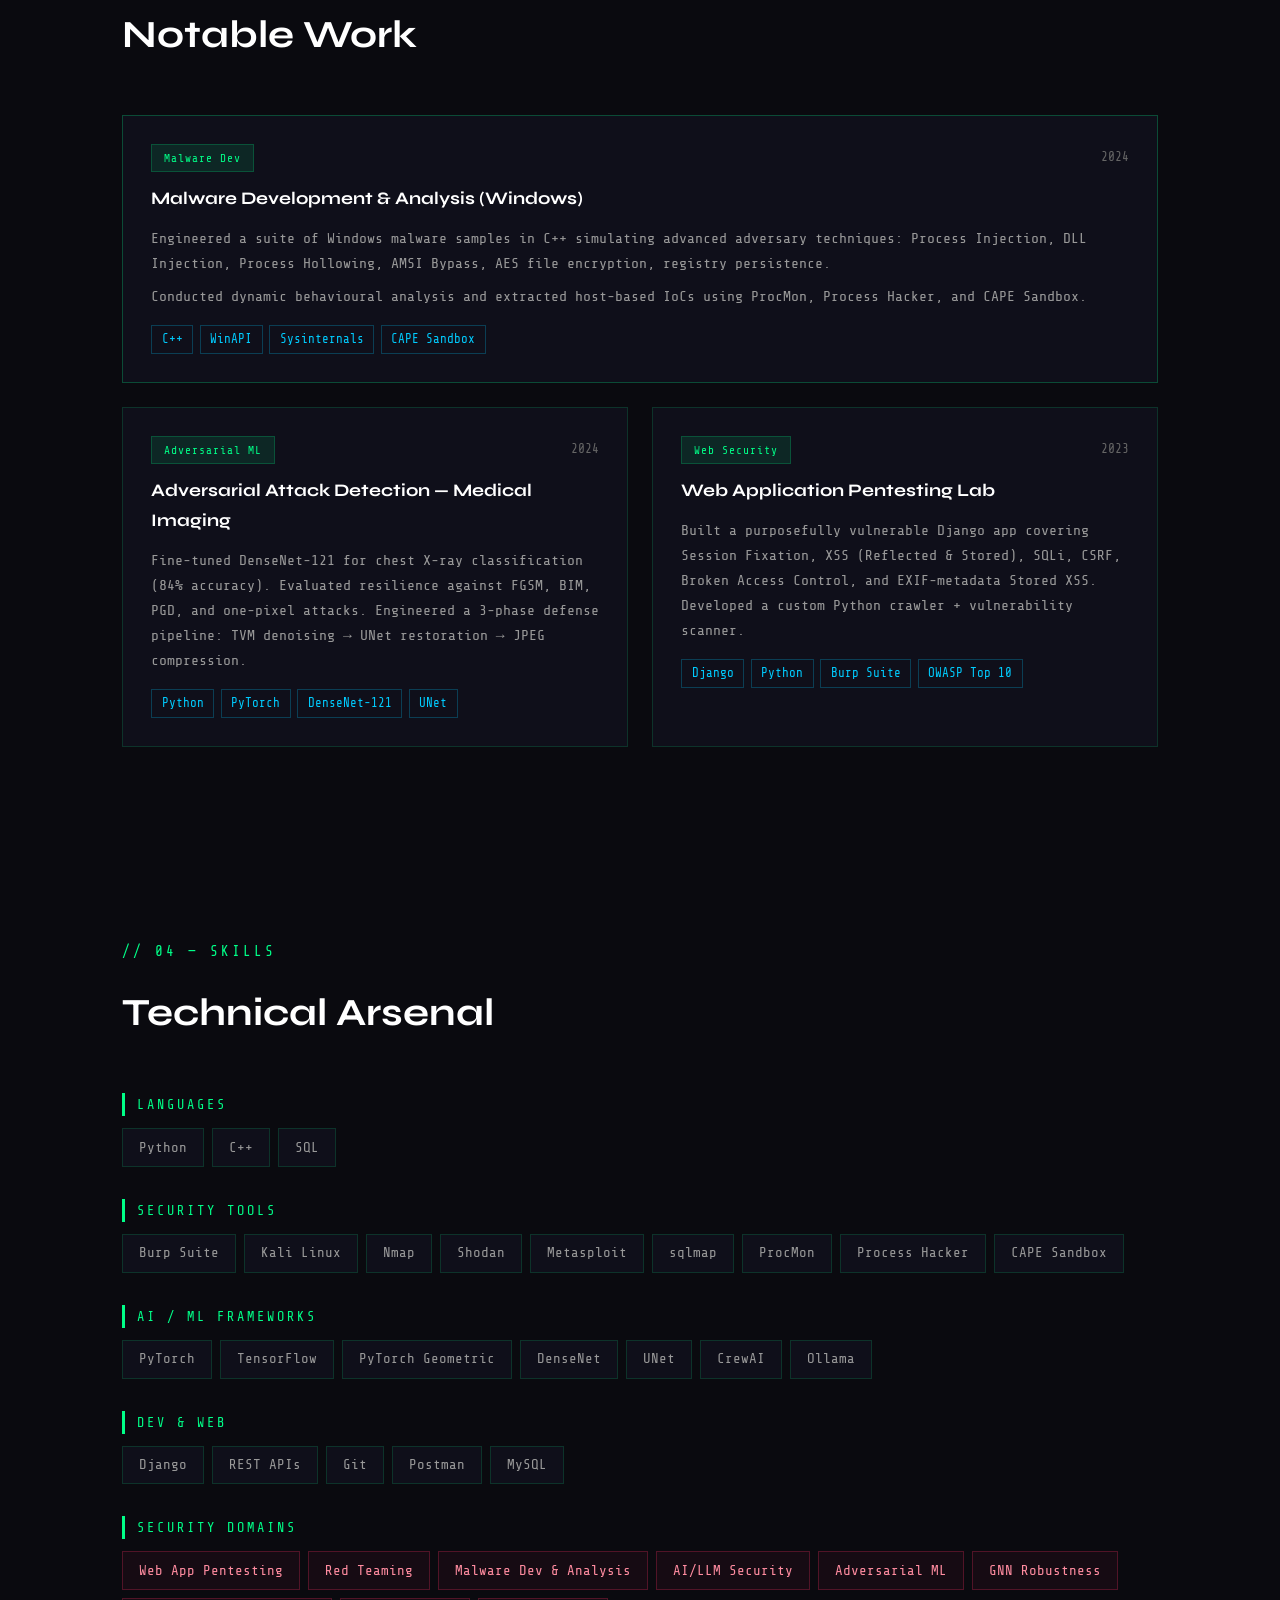
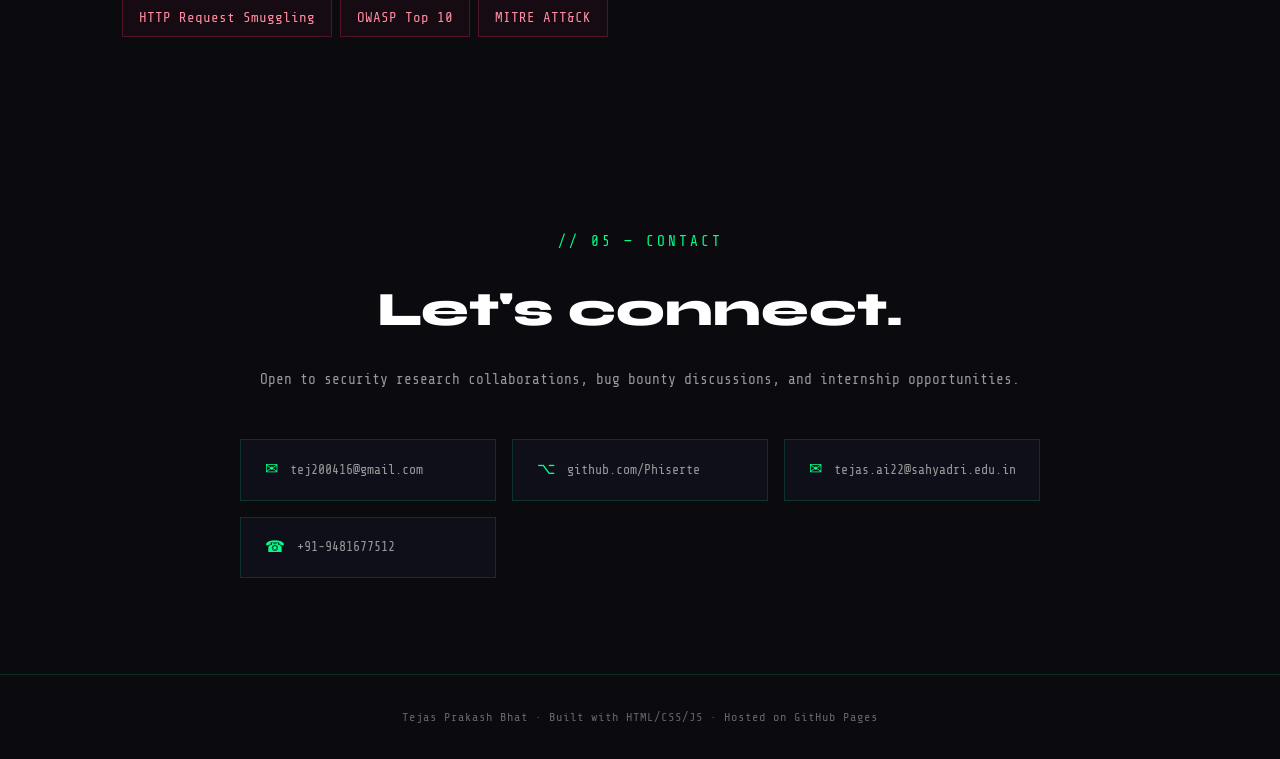
==== commit b4ec4970: "Update index.html" ====
--- a/index.html
+++ b/index.html
@@ -92,7 +92,7 @@
       <div class="timeline-content">
         <div class="timeline-meta">
           <span class="timeline-company">Sahynex Techsolutions</span>
-          <span class="timeline-date">2024 – 2025</span>
+          <span class="timeline-date">20226-Present</span>
         </div>
         <div class="timeline-role">Software Engineer — Security Testing</div>
         <div class="timeline-type">Remote · Web Application Penetration Testing</div>
@@ -277,4 +277,4 @@
 
 <script src="script.js"></script>
 </body>
-</html>+</html>
